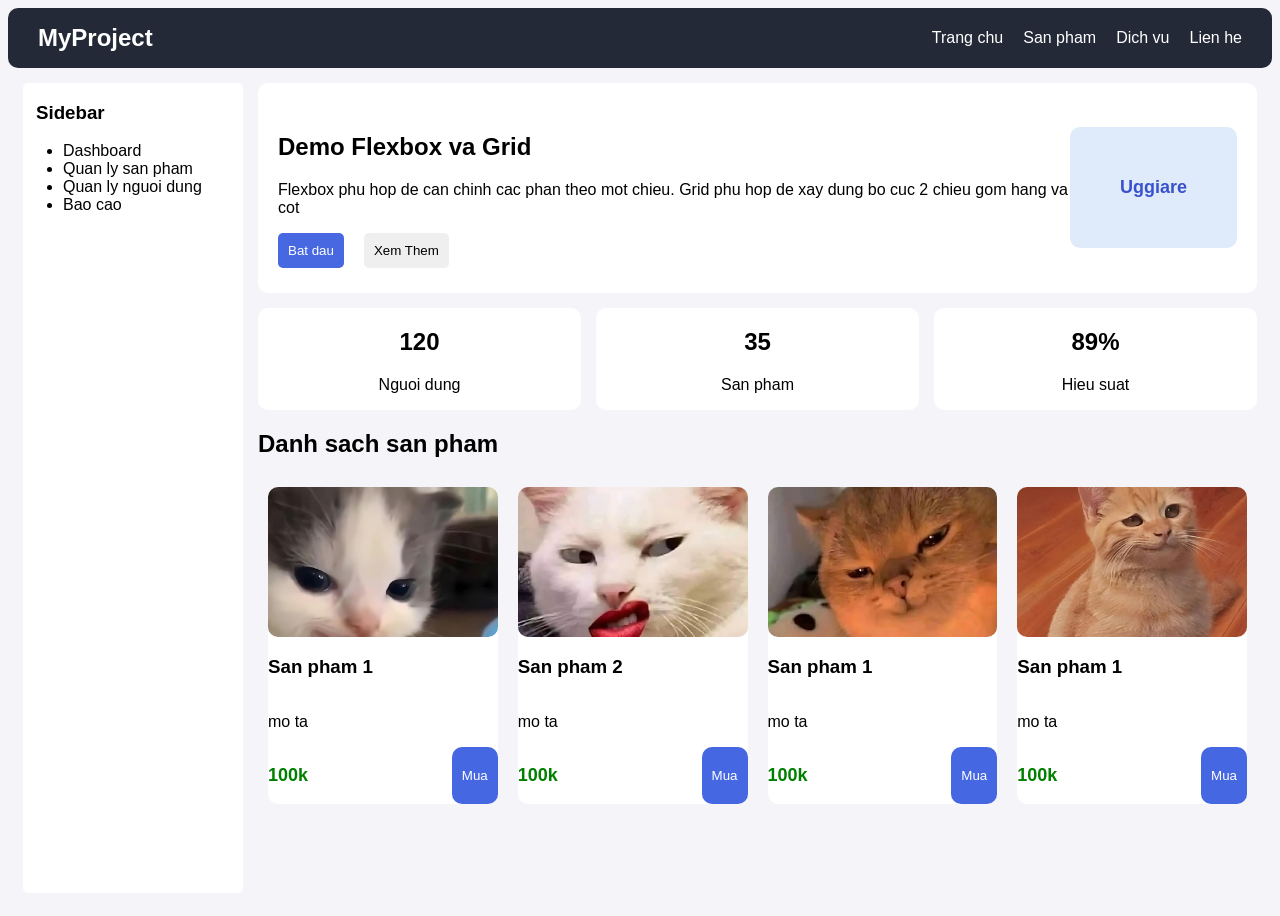
==== 28.5/index.html @ 05389625 "up file" ====
<!DOCTYPE html>
<html lang="en">

<head>
    <meta charset="UTF-8">
    <meta name="viewport" content="width=device-width, initial-scale=1.0">
    <title>Document</title>
    <link rel="stylesheet" href="./style.css">
</head>

<body>
    <div class="app_container">
        <div class="header">
            <h2 class="header_title">MyProject</h2>
            <ul class="header_menu">
                <li><a href="#">Trang chu</a></li>
                <li><a href="#">San pham</a></li>
                <li><a href="#">Dich vu</a></li>
                <li><a href="#">Lien he</a></li>
            </ul>
        </div>

        <!-- /* ------------------------- */ -->

        <div class="sidebar">
            <h3 class="sidebar_title">Sidebar</h3>
            <ul class="siderbar_list">
                <li>Dashboard</li>
                <li>Quan ly san pham</li>
                <li>Quan ly nguoi dung</li>
                <li>Bao cao</li>
            </ul>
        </div>

        <!-- /* ------------------------- */ -->

        <div class="content">

            <div class="section1">
                <div class="section1_text">
                    <h2>Demo Flexbox va Grid</h2>
                    <p>Flexbox phu hop de can chinh cac phan theo mot chieu. Grid phu hop de xay dung bo cuc 2 chieu gom
                        hang va cot</p>
                    <div class="section1_btn">
                        <button class="section1_btn_batDau">Bat dau</button>
                        <button class="section1_btn_xemThem">Xem Them</button>
                    </div>
                </div>

                <div class="section1_box">Uggiare</div>
            </div>

            <div class="section2_analyst">
                <div class="analyst_card1">
                    <h2 class="analyst_card1_num">120</h2>
                    <p class="analyst_card1_text">Nguoi dung</p>
                </div>
                <div class="analyst_card2">
                    <h2 class="analyst_card2_num">35</h2>
                    <p class="analyst_card2_text">San pham</p>
                </div>
                <div class="analyst_card3">
                    <h2 class="analyst_card3_num">89%</h2>
                    <p class="analyst_card3_text">Hieu suat</p>
                </div>
            </div>

            <section class="section3">
                <h2 class="section3_title">Danh sach san pham</h2>

                <div class="section3_listProduct">
                    <div class="prd1">
                        <img src="../access/meme-meo-cuoi-53.jpg" alt="Anh 1">
                        <h3>San pham 1</h3>
                        <p>mo ta</p>
                        <div class="section3_footer">
                            <p class="price">100k</p>
                            <button class="buy">Mua</button>
                        </div>
                    </div>

                    <div class="prd2">
                        <div class="img">
                            <img src="../access/meme-meo-cuoi-51.jpg" alt="">
                        </div>
                        <h3>San pham 2</h3>
                        <p>mo ta</p>
                        <div class="section3_footer">
                            <p class="price">100k</p>
                            <button class="buy">Mua</button>
                        </div>
                    </div>
                    <div class="prd3">
                        <img src="../access/meme-meo-cuoi-5.jpg" alt="Anh 3">
                        <h3>San pham 1</h3>
                        <p>mo ta</p>
                        <div class="section3_footer">
                            <p class="price">100k</p>
                            <button class="buy">Mua</button>
                        </div>
                    </div>
                    <div class="prd4">
                        <img src="../access/meme-meo-cuoi-14.jpg" alt="Anh 4">
                        <h3>San pham 1</h3>
                        <p>mo ta</p>
                        <div class="section3_footer">
                            <p class="price">100k</p>
                            <button class="buy">Mua</button>
                        </div>

                    </div>
            </section>

        </div>

        <!-- /* ------------------------- */ -->




    </div>
</body>

</html>
---- 28.5/style.css ----
* {
    box-sizing: border-box;
    font-family: Arial, Helvetica, sans-serif;
    border-radius: 10px;
}

body {
    background-color: #f5f4f8;
}

.app_container {
    margin: 0px;
    padding: 0px;
    display: grid;
    min-height: 100vh;
    grid-template-columns: 250px 1fr;
    grid-template-rows: 60px 1fr;
    grid-template-areas: "header header" "sidebar content";
}

.header {
    grid-area: header;
    background-color: #232937;
    display: flex;
    justify-content: space-between;
    align-items: center;
}

.header_title {
    margin-left: 30px;
    color: white;
}

.header_menu {
    list-style-type: none;
    display: flex;
    gap: 20px;
    margin-right: 30px;
}

.header_menu a {
    color: white;
    text-decoration: none;
}

.header_menu a:hover {
    background-color: rgba(240, 248, 255, 0.349);
}

/* --------------------- */
.sidebar {
    grid-area: sidebar;
    background-color: #ffffff;
    margin: 15px;
    border-radius: 5px;
}

.sidebar_title {
    margin-left: 13px;
}

.sidebar li:hover {
    background-color: aquamarine;
}

/* ------------------------- */
.content {
    grid-area: content;
    margin: 15px 15px 0 0;
}

.section1 {
    background-color: #ffffff;
    border-radius: 10px;
    display: flex;
    justify-content: space-between;
    align-items: center;
}

.section1_text {
    margin: 30px 0px 25px 20px;
}

.section1_btn {
    display: flex;
    gap: 20px;

}

.section1_btn * {
    padding: 10px;
    border: none;
    border-radius: 5px;
    ;
}

.section1_btn_batDau {
    background-color: #4768e1;
    color: white;
}

.section1_box {
    background-color: #dfeafb;
    padding: 50px;
    color: #3951ca;
    font-size: large;
    font-weight: 700;
    border-radius: 10px;
    margin-right: 20px;
}

/* ------------------------- */
.section2_analyst {
    display: grid;
    grid-template-columns: repeat(3, 1fr);
    margin-top: 15px;
    justify-content: space-between;
    text-align: center;
    gap: 15px;
}

.section2_analyst div {
    background-color: white;
}

/* ------------------------- */

.section3_listProduct {
    display: grid;
    grid-template-columns: repeat(4, 1fr);
}


img {
    width: 100%;
    height: 100%;
    object-fit: cover;

}

.section3_footer {
    display: flex;
    justify-content: space-between;
}

.section3_footer p {
    font-size: large;
    font-weight: 700;
    color: green;
}

.buy {
    border: none;
    padding: 10px;
    background-color: #4567e2;
    color: white;
}

.prd1,
.prd2,
.prd3,
.prd4 {
    background-color: white;
    display: grid;
    grid-template-rows: 150px auto 1fr auto;
    margin: 10px;
}
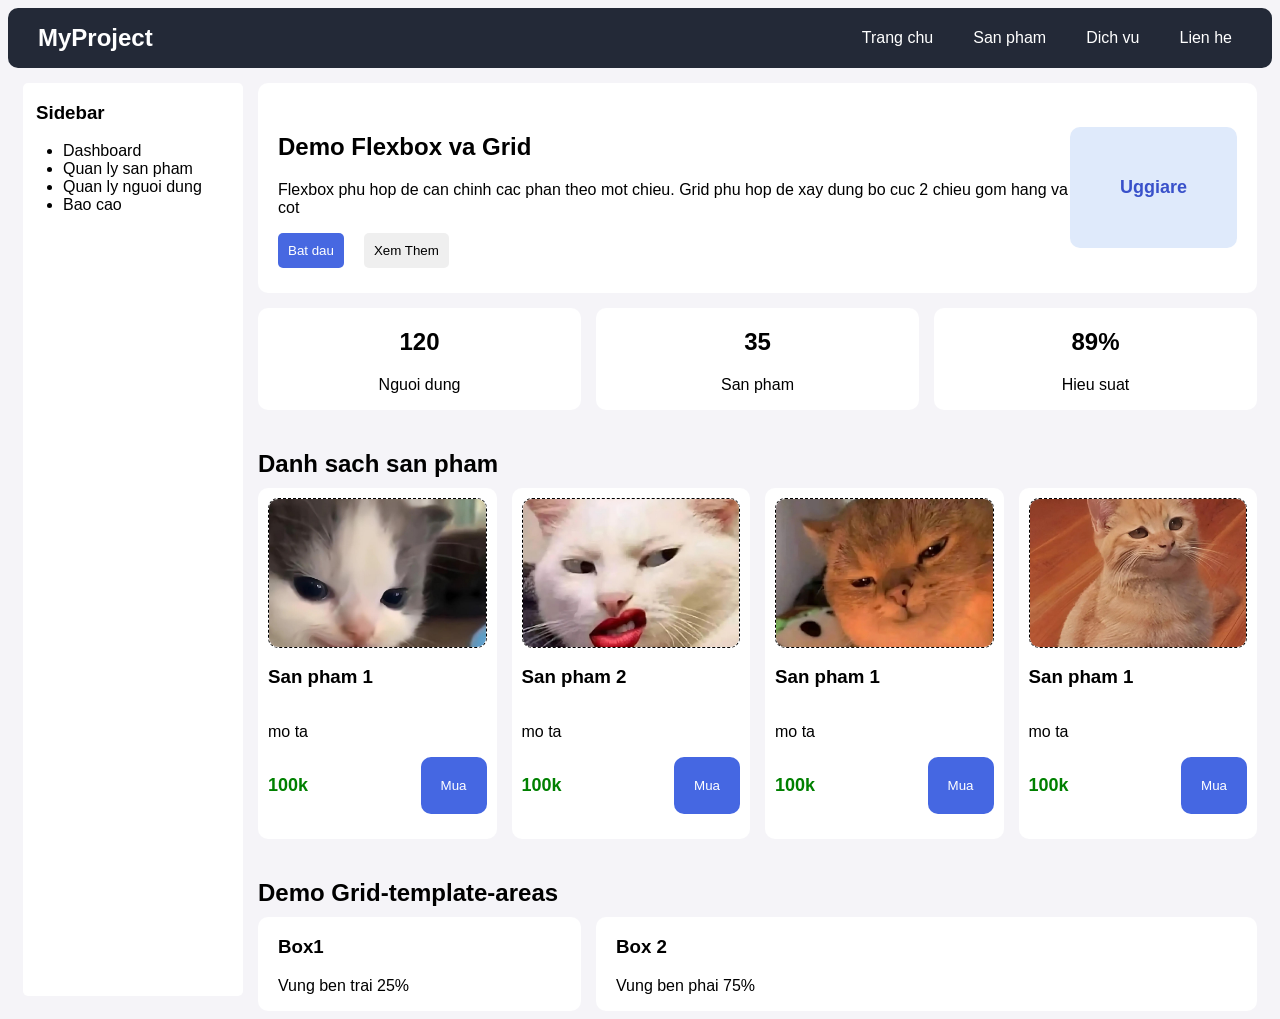
==== commit 6cc57805: "code lai giao dien bai thuc hanh" ====
--- a/28.5/index.html
+++ b/28.5/index.html
@@ -24,7 +24,7 @@
 
         <div class="sidebar">
             <h3 class="sidebar_title">Sidebar</h3>
-            <ul class="siderbar_list">
+            <ul class="sidebar_list">
                 <li>Dashboard</li>
                 <li>Quan ly san pham</li>
                 <li>Quan ly nguoi dung</li>
@@ -66,7 +66,7 @@
             </div>
 
             <section class="section3">
-                <h2 class="section3_title">Danh sach san pham</h2>
+                <h2 class="section_title">Danh sach san pham</h2>
 
                 <div class="section3_listProduct">
                     <div class="prd1">
@@ -80,7 +80,7 @@
                     </div>
 
                     <div class="prd2">
-                        <div class="img">
+                        <div>
                             <img src="../access/meme-meo-cuoi-51.jpg" alt="">
                         </div>
                         <h3>San pham 2</h3>
@@ -109,6 +109,23 @@
                         </div>
 
                     </div>
+                </div>
+            </section>
+
+            <section class="section4">
+                <h2 class="section_title">Demo Grid-template-areas</h2>
+
+                <div class="section4_grid">
+                    <div class="section4_box1">
+                        <h3>Box1</h3>
+                        <p>Vung ben trai 25%</p>
+                    </div>
+
+                    <div class="section4_box2">
+                        <h3>Box 2</h3>
+                        <p>Vung ben phai 75%</p>
+                    </div>
+                </div>
             </section>
 
         </div>
--- a/28.5/style.css
+++ b/28.5/style.css
@@ -41,10 +41,11 @@
 .header_menu a {
     color: white;
     text-decoration: none;
+    padding: 10px;
 }
 
 .header_menu a:hover {
-    background-color: rgba(240, 248, 255, 0.349);
+    background-color: orange
 }
 
 /* --------------------- */
@@ -128,6 +129,7 @@
 .section3_listProduct {
     display: grid;
     grid-template-columns: repeat(4, 1fr);
+    gap: 15px;
 }
 
 
@@ -135,12 +137,19 @@
     width: 100%;
     height: 100%;
     object-fit: cover;
+    border: 1px dashed;
 
 }
 
 .section3_footer {
     display: flex;
     justify-content: space-between;
+    padding-bottom: 15px;
+}
+
+.section_title {
+    margin-top: 40px;
+    margin-bottom: 10px;
 }
 
 .section3_footer p {
@@ -151,7 +160,7 @@
 
 .buy {
     border: none;
-    padding: 10px;
+    padding: 0px 20px;
     background-color: #4567e2;
     color: white;
 }
@@ -163,5 +172,25 @@
     background-color: white;
     display: grid;
     grid-template-rows: 150px auto 1fr auto;
-    margin: 10px;
+    padding: 10px;
+}
+
+.section4_grid {
+    display: grid;
+    grid-template-columns: repeat(3, 1fr);
+    grid-template-areas: "a b b";
+    gap: 15px;
+}
+
+.section4_grid * {
+    background-color: white;
+    padding-left: 10px;
+}
+
+.section4_box1 {
+    grid-area: a;
+}
+
+.section4_box2 {
+    grid-area: b;
 }
